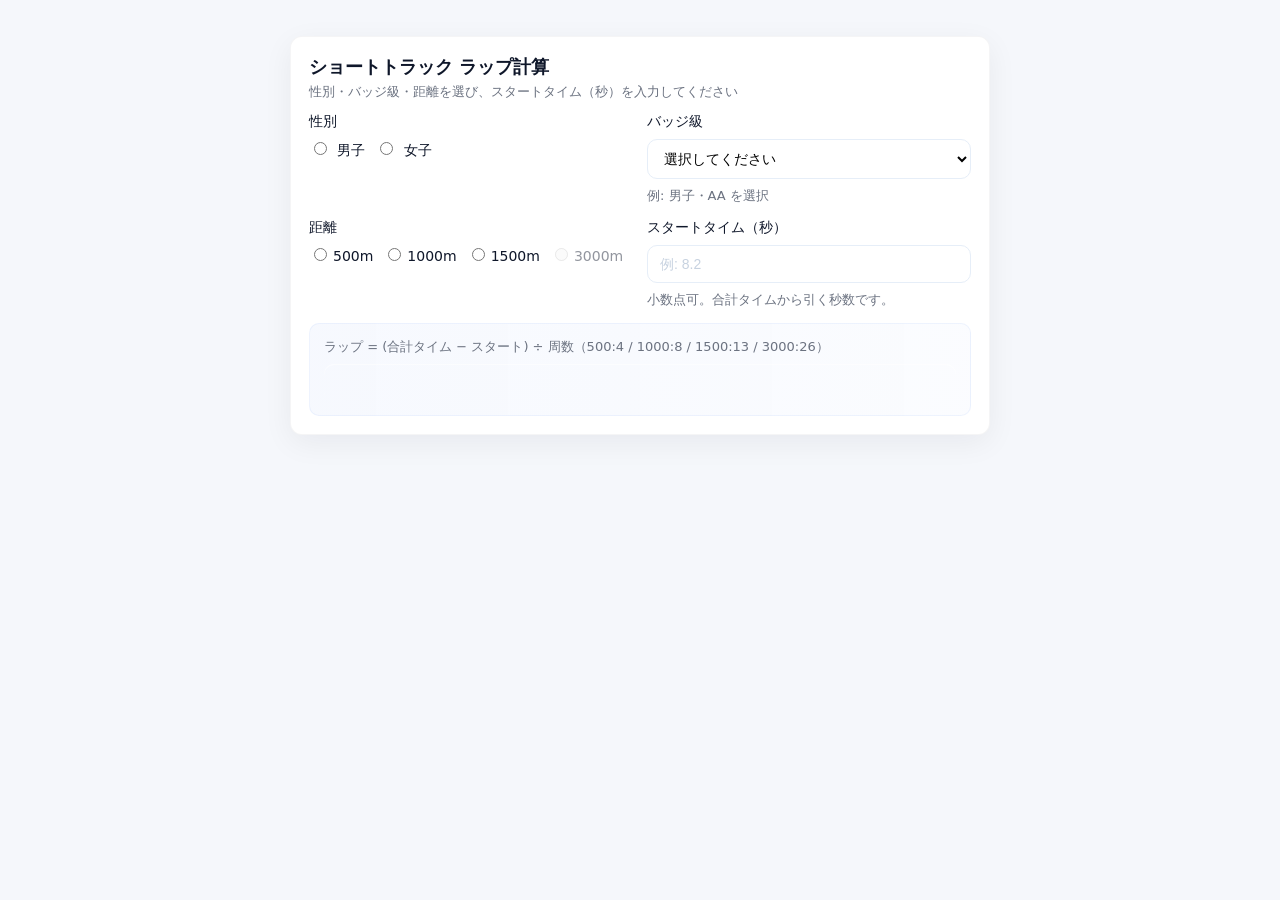
==== index.html @ 19266934 "Add files via upload" ====
<!DOCTYPE html>
<html lang="ja">
<head>
    <meta charset="UTF-8">
    <meta name="viewport" content="width=device-width, initial-scale=1.0">
    <title>ラップ計算</title>
    <style>
        :root{
            --bg:#f5f7fb;
            --card:#ffffff;
            --muted:#6b7280;
            --accent:#2563eb;
            --danger:#ef4444;
            --radius:12px;
            --gap:14px;
        }
        *{box-sizing:border-box}
        body{
            margin:0;
            font-family: "Yu Gothic UI", "Segoe UI", system-ui, -apple-system, "Helvetica Neue", Arial;
            background:var(--bg);
            color:#0f172a;
            padding:20px;
        }

        .container{
            max-width:700px;
            margin:16px auto;
            background:var(--card);
            border-radius:var(--radius);
            box-shadow:0 8px 30px rgba(15,23,42,0.06);
            padding:18px;
            border:1px solid rgba(15,23,42,0.04);
        }

        .header{
            margin-bottom:12px;
        }
        .title{
            font-size:18px;
            font-weight:700;
        }
        .subtitle{
            font-size:13px;
            color:var(--muted);
            margin-top:4px;
        }

        .grid{
            display:grid;
            grid-template-columns:1fr 1fr;
            gap:var(--gap);
            align-items:start;
        }

        .field{
            display:flex;
            flex-direction:column;
            gap:8px;
        }

        .radios, .distance{
            display:flex;
            gap:10px;
            flex-wrap:wrap;
        }

        label{
            font-size:14px;
            cursor:pointer;
            user-select:none;
        }

        label.disabled { opacity:0.45; cursor:default; pointer-events:none; }

        input[type="radio"]{
            accent-color:var(--accent);
            margin-right:6px;
        }

        select,input[type="text"]{
            width:100%;
            padding:10px 12px;
            border-radius:10px;
            border:1px solid #e6eef8;
            background:#fff;
            font-size:14px;
            outline:none;
            box-shadow:inset 0 1px 0 rgba(255,255,255,0.6);
        }
        input[type="text"]::placeholder{color:#c7d2e0}

        .result{
            grid-column:1 / -1;
            display:flex;
            flex-direction:column;
            gap:8px;
            padding:14px;
            border-radius:10px;
            background:linear-gradient(90deg, rgba(37,99,235,0.04), rgba(37,99,235,0.02));
            border:1px solid rgba(37,99,235,0.06);
        }

        #lapResult{
            width:100%;
            font-weight:700;
            font-size:18px;
            text-align:center;
            border:none;
            background:transparent;
            padding:8px 0;
        }

        .hint{
            color:var(--muted);
            font-size:13px;
        }

        @media (max-width:560px){
            .grid{grid-template-columns:1fr}
        }
    </style>
</head>
<body>
    <div class="container" role="application" aria-label="ラップ計算">
        <div class="header">
            <div class="title">ショートトラック ラップ計算</div>
            <div class="subtitle">性別・バッジ級・距離を選び、スタートタイム（秒）を入力してください</div>
        </div>

        <div class="grid">
            <div class="field">
                <label class="field-label">性別</label>
                <div class="radios" role="radiogroup" aria-label="性別">
                    <label><input type="radio" name="sex" value="男子"> 男子</label>
                    <label><input type="radio" name="sex" value="女子"> 女子</label>
                </div>
            </div>

            <div class="field">
                <label for="gradeSelect">バッジ級</label>
                <select id="gradeSelect" aria-label="級選択">
                    <option value="">選択してください</option>
                    <option value="AAA">AAA</option>
                    <option value="AA">AA</option>
                    <option value="A">A</option>
                    <option value="B">B</option>
                    <option value="C">C</option>
                    <option value="D">D</option>
                    <option value="E">E</option>
                </select>
                <div class="hint">例: 男子・AA を選択</div>
            </div>

            <div class="field">
                <label class="field-label">距離</label>
                <div class="distance" role="radiogroup" aria-label="距離">
                    <label><input type="radio" name="distance" value="500m">500m</label>
                    <label><input type="radio" name="distance" value="1000m">1000m</label>
                    <label><input type="radio" name="distance" value="1500m">1500m</label>
                    <label id="label-3000"><input type="radio" name="distance" value="3000m">3000m</label>
                </div>
            </div>

            <div class="field">
                <label for="startTime">スタートタイム（秒）</label>
                <input id="startTime" type="text" placeholder="例: 8.2" aria-label="スタートタイム">
                <div class="hint">小数点可。合計タイムから引く秒数です。</div>
            </div>

            <div class="result" aria-live="polite">
                <div class="hint">ラップ = (合計タイム − スタート) ÷ 周数（500:4 / 1000:8 / 1500:13 / 3000:26）</div>
                <input id="lapResult" type="text" readonly aria-label="ラップ結果">
            </div>
        </div>
    </div>

    <script>
    // 提供いただいたタイム（500,1000,1500,3000 の順）
    const timeData = {
        '男子': {
            'AAA': { '500m': 42.600, '1000m': 88.500, '1500m': 138.000, '3000m': 290.000 },
            'AA':  { '500m': 45.000, '1000m': 93.000, '1500m': 145.000, '3000m': 308.000 },
            'A':   { '500m': 48.500, '1000m':100.000, '1500m': 158.000, '3000m': 330.000 },
            'B':   { '500m': 53.000, '1000m':110.000, '1500m': 172.000, '3000m': 358.000 },
            'C':   { '500m': 59.000, '1000m':125.000, '1500m': 192.000, '3000m': 392.000 },
            'D':   { '500m': 66.000, '1000m':140.000, '1500m': 215.000 }, // 3000mなし
            'E':   { '500m': 83.000, '1000m':176.000, '1500m': 270.000 }  // 3000mなし
        },
        '女子': {
            'AAA': { '500m': 46.000, '1000m': 95.000, '1500m': 148.000, '3000m': 308.000 },
            'AA':  { '500m': 48.500, '1000m':100.000, '1500m': 156.000, '3000m': 318.000 },
            'A':   { '500m': 53.000, '1000m':109.000, '1500m': 171.000, '3000m': 345.000 },
            'B':   { '500m': 58.000, '1000m':121.000, '1500m': 190.000, '3000m': 398.000 },
            'C':   { '500m': 67.000, '1000m':142.000, '1500m': 218.000, '3000m': 445.000 },
            'D':   { '500m': 78.000, '1000m':165.000, '1500m': 254.000 }, // 3000mなし
            'E':   { '500m': 95.000, '1000m':201.000, '1500m': 309.000 }  // 3000mなし
        }
    };

    const laps = { '500m':4, '1000m':8, '1500m':13, '3000m':26 };

    const startInput = document.getElementById('startTime');
    const resultInput = document.getElementById('lapResult');
    const sexRadios = document.querySelectorAll('input[name="sex"]');
    const distanceRadios = document.querySelectorAll('input[name="distance"]');
    const gradeSelect = document.getElementById('gradeSelect');
    const label3000 = document.getElementById('label-3000');
    const input3000 = label3000.querySelector('input[type="radio"]');

    function getSelected(nodeList){
        for(const el of nodeList) if(el.checked) return el.value;
        return null;
    }

    function update3000Availability(){
        const sex = getSelected(sexRadios);
        const grade = gradeSelect.value;
        // 3000m が存在するか確認（性別と級が選ばれている必要あり）
        const available = !!(sex && grade && timeData[sex] && timeData[sex][grade] && ('3000m' in timeData[sex][grade]));
        input3000.disabled = !available;
        if(!available){
            label3000.classList.add('disabled');
            if(input3000.checked) input3000.checked = false;
        } else {
            label3000.classList.remove('disabled');
        }
    }

    function computeLap(){
        const sex = getSelected(sexRadios);
        const distance = getSelected(distanceRadios);
        const grade = gradeSelect.value;
        const startSec = parseFloat(startInput.value);

        if(!sex || !grade || !distance){
            resultInput.value = '';
            return;
        }
        if(Number.isNaN(startSec)){
            resultInput.value = 'スタートタイムを秒で入力';
            return;
        }

        const gradeData = timeData[sex] && timeData[sex][grade];
        const raceTime = gradeData ? gradeData[distance] : undefined;
        const lapCount = laps[distance];

        if(raceTime == null || lapCount == null){
            if(distance === '3000m' && gradeData && !('3000m' in gradeData)){
                resultInput.value = '選択した級には3000mのデータがありません';
            } else {
                resultInput.value = 'データなし';
            }
            return;
        }

        const lapSeconds = (raceTime - startSec) / lapCount;
        resultInput.value = isFinite(lapSeconds) ? lapSeconds.toFixed(2) + ' 秒/周' : '計算不可';
    }

    // イベント
    startInput.addEventListener('input', computeLap);
    gradeSelect.addEventListener('change', () => { update3000Availability(); computeLap(); });
    sexRadios.forEach(r => r.addEventListener('change', () => { update3000Availability(); computeLap(); }));
    distanceRadios.forEach(r => r.addEventListener('change', computeLap));

    // 初期反映
    update3000Availability();
    </script>
</body>
</html>
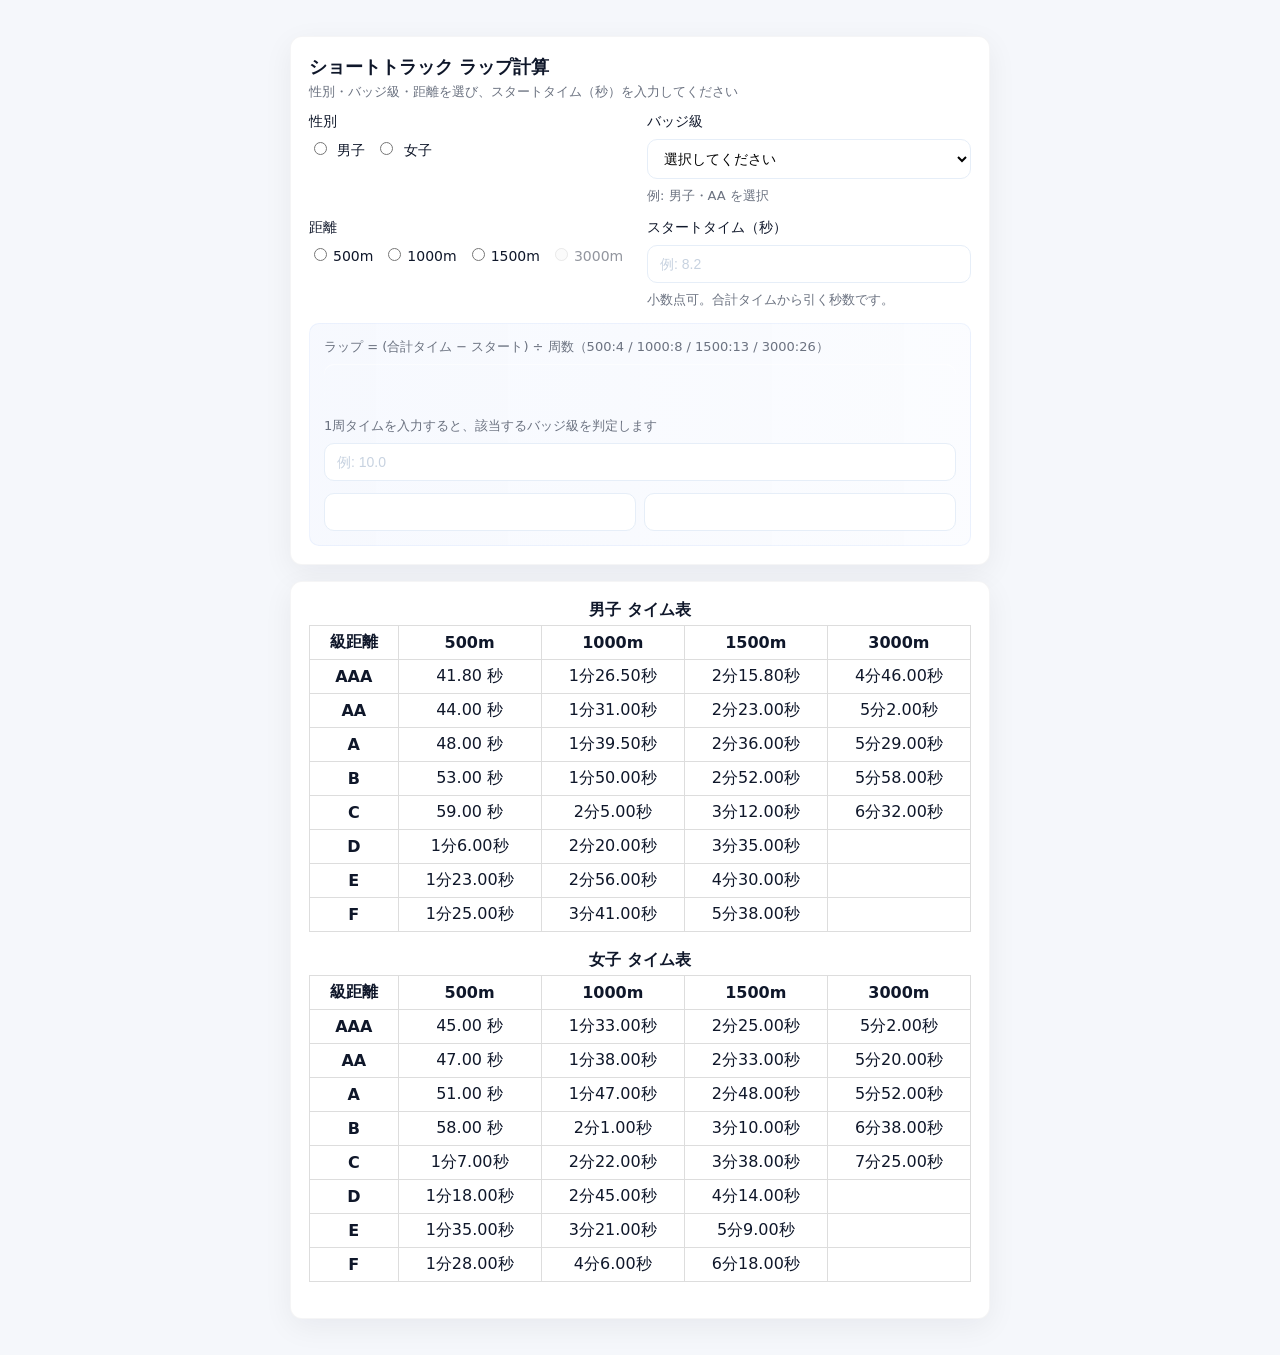
==== commit 048dd25c: "Add files via upload" ====
--- a/index.html
+++ b/index.html
@@ -119,6 +119,10 @@
         @media (max-width:560px){
             .grid{grid-template-columns:1fr}
         }
+        /* タイム表用スタイル */
+        .time-table { width:100%; border-collapse:collapse; margin-bottom:18px; }
+        .time-table th, .time-table td { border:1px solid #ddd; padding:6px 8px; text-align:center; }
+        .time-table caption { font-weight:700; margin-bottom:4px; }
     </style>
 </head>
 <body>
@@ -148,6 +152,7 @@
                     <option value="C">C</option>
                     <option value="D">D</option>
                     <option value="E">E</option>
+                    <option value="F">F</option>
                 </select>
                 <div class="hint">例: 男子・AA を選択</div>
             </div>
@@ -171,37 +176,85 @@
             <div class="result" aria-live="polite">
                 <div class="hint">ラップ = (合計タイム − スタート) ÷ 周数（500:4 / 1000:8 / 1500:13 / 3000:26）</div>
                 <input id="lapResult" type="text" readonly aria-label="ラップ結果">
+                <!-- 追加: 1周タイム入力と予想級 -->
+                <div class="hint" style="margin-top:8px;">1周タイムを入力すると、該当するバッジ級を判定します</div>
+                <input id="lapTime" type="text" placeholder="例: 10.0" aria-label="1周タイム">
+                <div style="display:flex; gap:8px; margin-top:4px;">
+                    <input id="gradeResult" type="text" readonly aria-label="予想バッジ級">
+                    <input id="totalTimeResult" type="text" readonly aria-label="合計タイム">
+                </div>
             </div>
         </div>
     </div>
+    <!-- タイム表を表示する領域 -->
+    <div id="tablesContainer" class="container"></div>
 
     <script>
     // 提供いただいたタイム（500,1000,1500,3000 の順）
     const timeData = {
         '男子': {
-            'AAA': { '500m': 42.600, '1000m': 88.500, '1500m': 138.000, '3000m': 290.000 },
-            'AA':  { '500m': 45.000, '1000m': 93.000, '1500m': 145.000, '3000m': 308.000 },
-            'A':   { '500m': 48.500, '1000m':100.000, '1500m': 158.000, '3000m': 330.000 },
+            'AAA': { '500m': 41.800, '1000m': 86.500, '1500m': 135.800, '3000m': 286.000 },
+            'AA':  { '500m': 44.000, '1000m': 91.000, '1500m': 143.000, '3000m': 302.000 },
+            'A':   { '500m': 48.000, '1000m': 99.500, '1500m': 156.000, '3000m': 329.000 },
             'B':   { '500m': 53.000, '1000m':110.000, '1500m': 172.000, '3000m': 358.000 },
             'C':   { '500m': 59.000, '1000m':125.000, '1500m': 192.000, '3000m': 392.000 },
             'D':   { '500m': 66.000, '1000m':140.000, '1500m': 215.000 }, // 3000mなし
-            'E':   { '500m': 83.000, '1000m':176.000, '1500m': 270.000 }  // 3000mなし
+            'E':   { '500m': 83.000, '1000m':176.000, '1500m': 270.000 },  // 3000mなし
+            'F':   { '500m': 85.000, '1000m':221.000, '1500m': 338.000 }   // 3000mなし
         },
         '女子': {
-            'AAA': { '500m': 46.000, '1000m': 95.000, '1500m': 148.000, '3000m': 308.000 },
-            'AA':  { '500m': 48.500, '1000m':100.000, '1500m': 156.000, '3000m': 318.000 },
-            'A':   { '500m': 53.000, '1000m':109.000, '1500m': 171.000, '3000m': 345.000 },
+            'AAA': { '500m': 45.000, '1000m': 93.000, '1500m': 145.000, '3000m': 302.000 },
+            'AA':  { '500m': 47.000, '1000m': 98.000, '1500m': 153.000, '3000m': 320.000 },
+            'A':   { '500m': 51.000, '1000m':107.000, '1500m': 168.000, '3000m': 352.000 },
             'B':   { '500m': 58.000, '1000m':121.000, '1500m': 190.000, '3000m': 398.000 },
             'C':   { '500m': 67.000, '1000m':142.000, '1500m': 218.000, '3000m': 445.000 },
             'D':   { '500m': 78.000, '1000m':165.000, '1500m': 254.000 }, // 3000mなし
-            'E':   { '500m': 95.000, '1000m':201.000, '1500m': 309.000 }  // 3000mなし
+            'E':   { '500m': 95.000, '1000m':201.000, '1500m': 309.000 },  // 3000mなし
+            'F':   { '500m': 88.000, '1000m':246.000, '1500m': 378.000 }   // 3000mなし
         }
     };
 
     const laps = { '500m':4, '1000m':8, '1500m':13, '3000m':26 };
+
+    // 表示用に時間をフォーマット
+    function formatTime(sec){
+        if(!isFinite(sec)) return '';
+        if(sec >= 60){
+            const m = Math.floor(sec/60);
+            const s = (sec - m*60).toFixed(2);
+            return `${m}分${s}秒`;
+        }
+        return sec.toFixed(2) + ' 秒';
+    }
+
+    function renderTimeTables(){
+        const sexes = ['男子','女子'];
+        const grades = ['AAA','AA','A','B','C','D','E','F'];
+        const distances = ['500m','1000m','1500m','3000m'];
+        let html = '';
+        for(const sex of sexes){
+            html += `<table class="time-table"><caption>${sex} タイム表</caption><thead><tr><th>級\距離</th>`;
+            for(const d of distances) html += `<th>${d}</th>`;
+            html += `</tr></thead><tbody>`;
+            for(const g of grades){
+                html += `<tr><th>${g}</th>`;
+                for(const d of distances){
+                    const val = (timeData[sex] && timeData[sex][g] && timeData[sex][g][d]) || null;
+                    html += `<td>${val!=null?formatTime(val):''}</td>`;
+                }
+                html += `</tr>`;
+            }
+            html += `</tbody></table>`;
+        }
+        document.getElementById('tablesContainer').innerHTML = html;
+    }
 
     const startInput = document.getElementById('startTime');
     const resultInput = document.getElementById('lapResult');
+    const lapTimeInput = document.getElementById('lapTime');
+    const gradeResult = document.getElementById('gradeResult');
+    const totalTimeResult = document.getElementById('totalTimeResult');
+
     const sexRadios = document.querySelectorAll('input[name="sex"]');
     const distanceRadios = document.querySelectorAll('input[name="distance"]');
     const gradeSelect = document.getElementById('gradeSelect');
@@ -259,14 +312,72 @@
         resultInput.value = isFinite(lapSeconds) ? lapSeconds.toFixed(2) + ' 秒/周' : '計算不可';
     }
 
+    function computeGradePrediction(){
+        const sex = getSelected(sexRadios);
+        const distance = getSelected(distanceRadios);
+        const lapSec = parseFloat(lapTimeInput.value);
+        const startSec = parseFloat(startInput.value);
+
+        if(!sex || !distance){
+            gradeResult.value = '';
+            return;
+        }
+        if(Number.isNaN(lapSec)){
+            gradeResult.value = '1周タイムを秒で入力';
+            return;
+        }
+        if(Number.isNaN(startSec)){
+            gradeResult.value = 'スタートタイムを秒で入力';
+            return;
+        }
+        const lapCount = laps[distance];
+        if(lapCount == null){
+            gradeResult.value = '';
+            return;
+        }
+        // 合計タイム = スタート + 一周 * 周数
+        const totalTime = startSec + lapSec * lapCount;
+        const gradeOrder = ['AAA','AA','A','B','C','D','E','F'];
+        let found = null;
+        const gradesForSex = timeData[sex];
+        if(gradesForSex){
+            for(const g of gradeOrder){
+                const data = gradesForSex[g];
+                if(data && data[distance] != null){
+                    if(totalTime <= data[distance]){
+                        found = g;
+                        break;
+                    }
+                }
+            }
+        }
+        gradeResult.value = found ? found : '級外';
+        // 合計タイム表示（60秒超は分表示）
+        if(isFinite(totalTime)){
+            if(totalTime >= 60){
+                const mins = Math.floor(totalTime / 60);
+                const secs = (totalTime - mins * 60).toFixed(2);
+                totalTimeResult.value = `${mins}分${secs}秒`;
+            } else {
+                totalTimeResult.value = totalTime.toFixed(2) + ' 秒';
+            }
+        } else {
+            totalTimeResult.value = '';
+        }
+    }
+
     // イベント
-    startInput.addEventListener('input', computeLap);
-    gradeSelect.addEventListener('change', () => { update3000Availability(); computeLap(); });
-    sexRadios.forEach(r => r.addEventListener('change', () => { update3000Availability(); computeLap(); }));
-    distanceRadios.forEach(r => r.addEventListener('change', computeLap));
+    startInput.addEventListener('input', () => { computeLap(); computeGradePrediction(); });
+    lapTimeInput.addEventListener('input', computeGradePrediction);
+
+    gradeSelect.addEventListener('change', () => { update3000Availability(); computeLap(); computeGradePrediction(); });
+    sexRadios.forEach(r => r.addEventListener('change', () => { update3000Availability(); computeLap(); computeGradePrediction(); }));
+    distanceRadios.forEach(r => r.addEventListener('change', () => { computeLap(); computeGradePrediction(); }));
 
     // 初期反映
+    renderTimeTables();
     update3000Availability();
+    computeGradePrediction();
     </script>
 </body>
 </html>
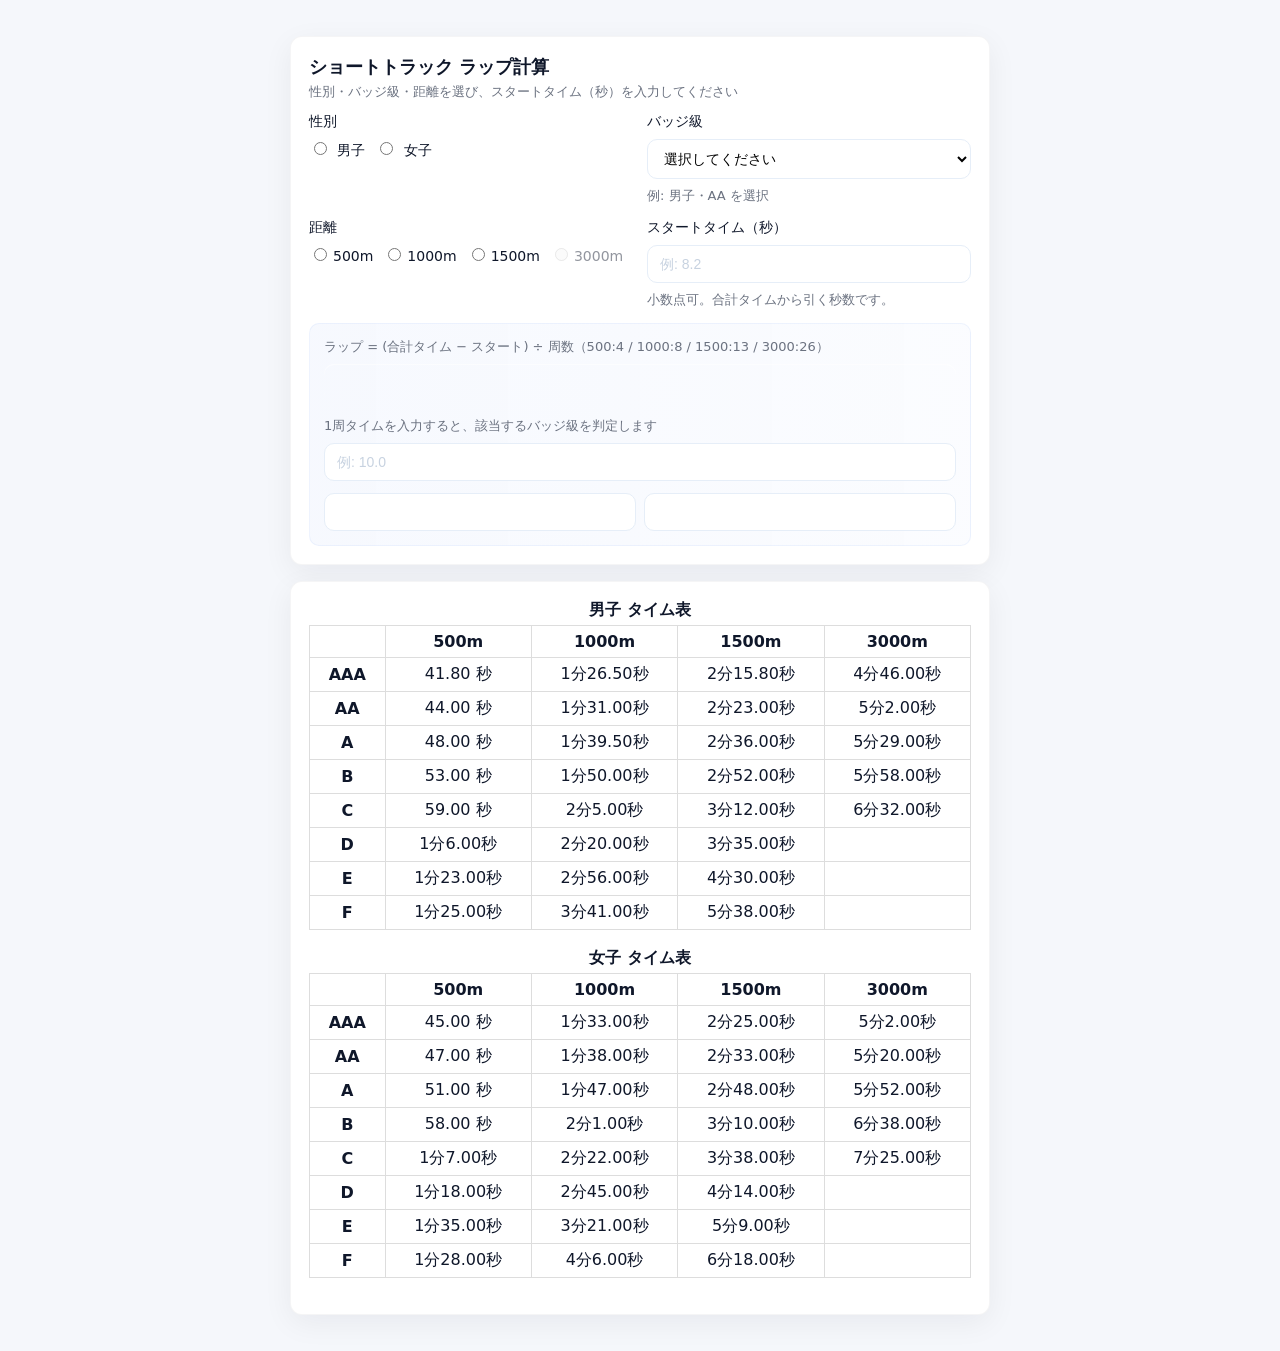
==== commit 8b4956de: "Add files via upload" ====
--- a/index.html
+++ b/index.html
@@ -123,6 +123,11 @@
         .time-table { width:100%; border-collapse:collapse; margin-bottom:18px; }
         .time-table th, .time-table td { border:1px solid #ddd; padding:6px 8px; text-align:center; }
         .time-table caption { font-weight:700; margin-bottom:4px; }
+
+        @media (max-width:600px){
+            .time-table th, .time-table td { font-size:12px; padding:4px 6px; }
+            .time-table caption { font-size:14px; }
+        }
     </style>
 </head>
 <body>
@@ -233,7 +238,7 @@
         const distances = ['500m','1000m','1500m','3000m'];
         let html = '';
         for(const sex of sexes){
-            html += `<table class="time-table"><caption>${sex} タイム表</caption><thead><tr><th>級\距離</th>`;
+            html += `<table class="time-table"><caption>${sex} タイム表</caption><thead><tr><th></th>`;
             for(const d of distances) html += `<th>${d}</th>`;
             html += `</tr></thead><tbody>`;
             for(const g of grades){
@@ -318,7 +323,7 @@
         const lapSec = parseFloat(lapTimeInput.value);
         const startSec = parseFloat(startInput.value);
 
-        if(!sex || !distance){
+        if(!sex){
             gradeResult.value = '';
             return;
         }
@@ -330,11 +335,7 @@
             gradeResult.value = 'スタートタイムを秒で入力';
             return;
         }
-        const lapCount = laps[distance];
-        if(lapCount == null){
-            gradeResult.value = '';
-            return;
-        }
+        const lapCount = distance ? laps[distance] : 4; // 距離未選択時は500mの周数を使用
         // 合計タイム = スタート + 一周 * 周数
         const totalTime = startSec + lapSec * lapCount;
         const gradeOrder = ['AAA','AA','A','B','C','D','E','F'];
@@ -343,8 +344,8 @@
         if(gradesForSex){
             for(const g of gradeOrder){
                 const data = gradesForSex[g];
-                if(data && data[distance] != null){
-                    if(totalTime <= data[distance]){
+                if(data && data[distance || '500m'] != null){
+                    if(totalTime <= data[distance || '500m']){
                         found = g;
                         break;
                     }
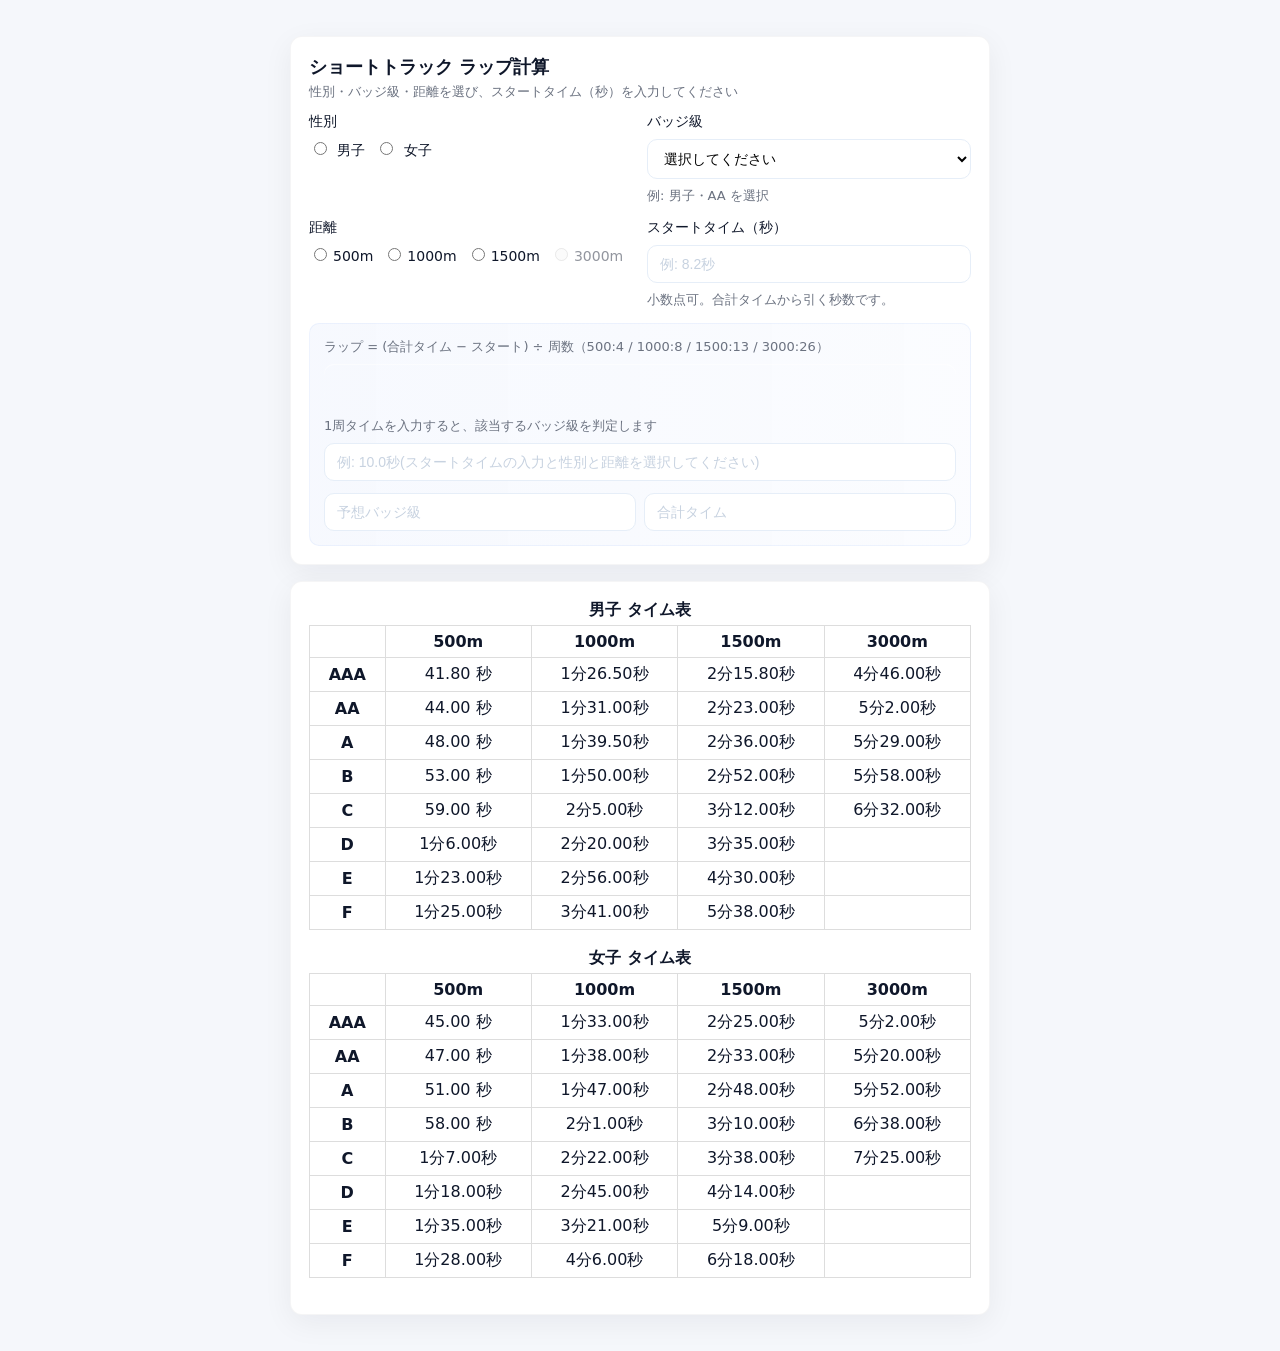
==== commit f8cdf60f: "Add files via upload" ====
--- a/index.html
+++ b/index.html
@@ -174,7 +174,7 @@
 
             <div class="field">
                 <label for="startTime">スタートタイム（秒）</label>
-                <input id="startTime" type="text" placeholder="例: 8.2" aria-label="スタートタイム">
+                <input id="startTime" type="text" placeholder="例: 8.2秒" aria-label="スタートタイム">
                 <div class="hint">小数点可。合計タイムから引く秒数です。</div>
             </div>
 
@@ -183,10 +183,10 @@
                 <input id="lapResult" type="text" readonly aria-label="ラップ結果">
                 <!-- 追加: 1周タイム入力と予想級 -->
                 <div class="hint" style="margin-top:8px;">1周タイムを入力すると、該当するバッジ級を判定します</div>
-                <input id="lapTime" type="text" placeholder="例: 10.0" aria-label="1周タイム">
+                <input id="lapTime" type="text" placeholder="例: 10.0秒(スタートタイムの入力と性別と距離を選択してください)" aria-label="1周タイム">
                 <div style="display:flex; gap:8px; margin-top:4px;">
-                    <input id="gradeResult" type="text" readonly aria-label="予想バッジ級">
-                    <input id="totalTimeResult" type="text" readonly aria-label="合計タイム">
+                    <input id="gradeResult" type="text" placeholder="予想バッジ級" readonly aria-label="予想バッジ級">
+                    <input id="totalTimeResult" type="text" placeholder="合計タイム" readonly aria-label="合計タイム">
                 </div>
             </div>
         </div>
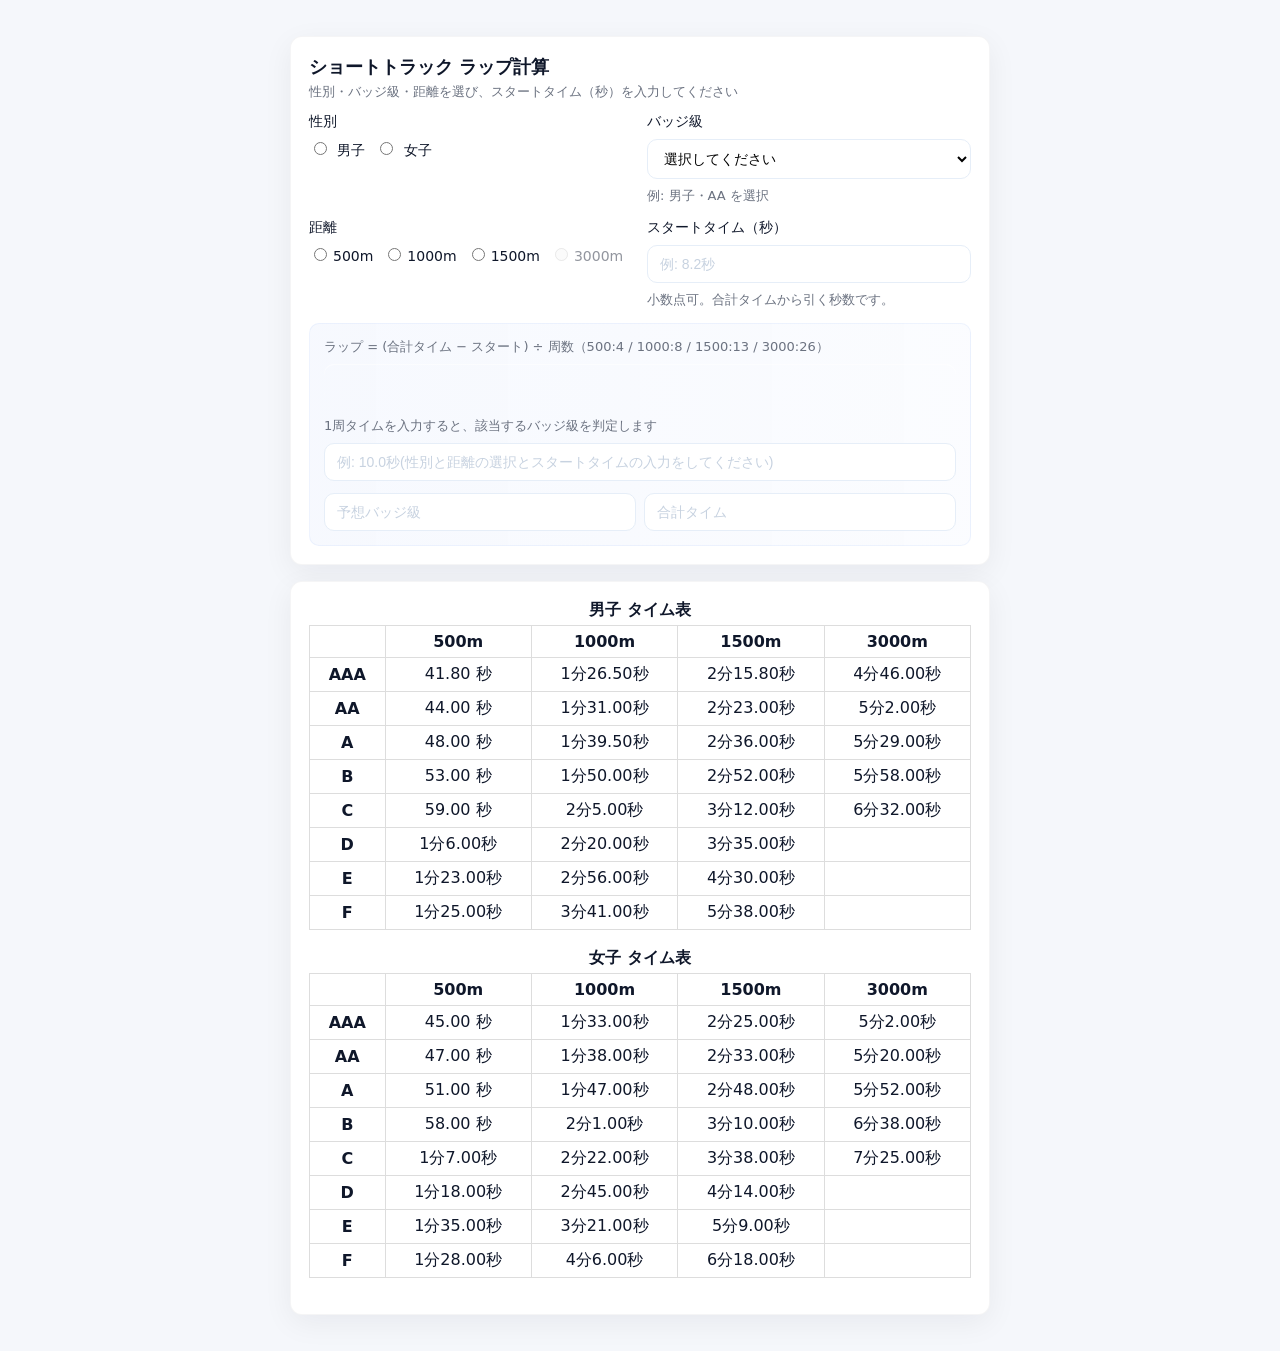
==== commit 68af48d8: "Add files via upload" ====
--- a/index.html
+++ b/index.html
@@ -183,7 +183,7 @@
                 <input id="lapResult" type="text" readonly aria-label="ラップ結果">
                 <!-- 追加: 1周タイム入力と予想級 -->
                 <div class="hint" style="margin-top:8px;">1周タイムを入力すると、該当するバッジ級を判定します</div>
-                <input id="lapTime" type="text" placeholder="例: 10.0秒(スタートタイムの入力と性別と距離を選択してください)" aria-label="1周タイム">
+                <input id="lapTime" type="text" placeholder="例: 10.0秒(性別と距離の選択とスタートタイムの入力をしてください)" aria-label="1周タイム">
                 <div style="display:flex; gap:8px; margin-top:4px;">
                     <input id="gradeResult" type="text" placeholder="予想バッジ級" readonly aria-label="予想バッジ級">
                     <input id="totalTimeResult" type="text" placeholder="合計タイム" readonly aria-label="合計タイム">
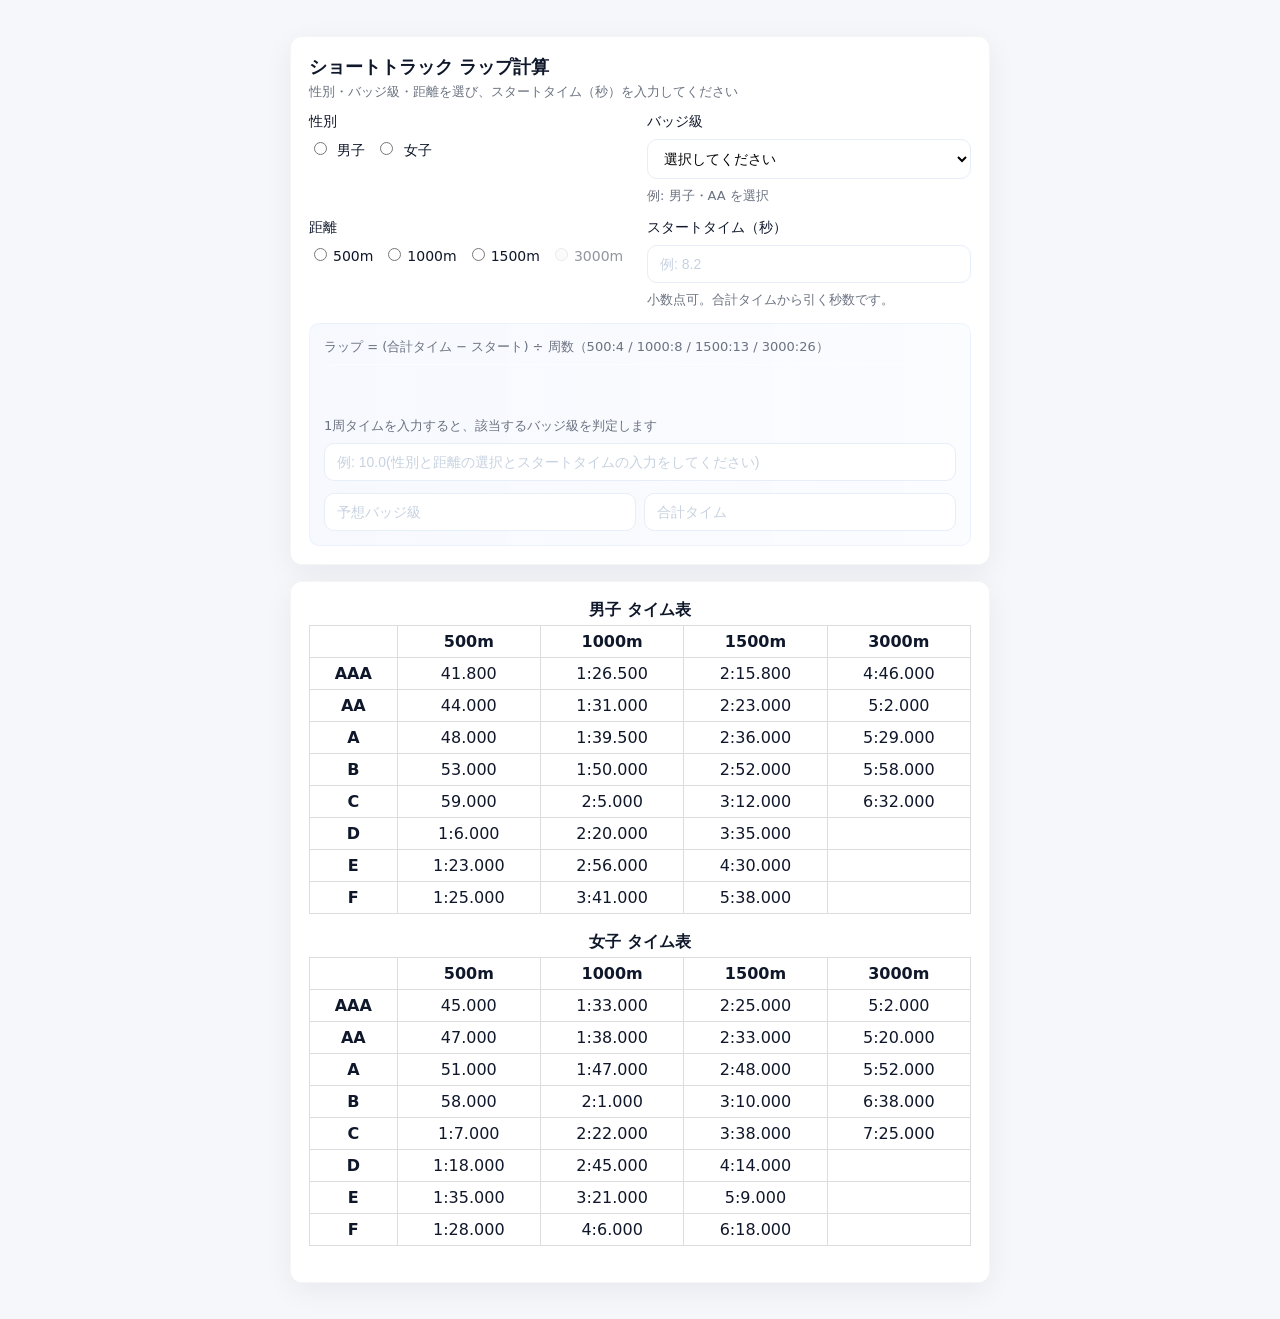
==== commit 34cacabe: "Add files via upload" ====
--- a/index.html
+++ b/index.html
@@ -174,7 +174,7 @@
 
             <div class="field">
                 <label for="startTime">スタートタイム（秒）</label>
-                <input id="startTime" type="text" placeholder="例: 8.2秒" aria-label="スタートタイム">
+                <input id="startTime" type="text" placeholder="例: 8.2" aria-label="スタートタイム">
                 <div class="hint">小数点可。合計タイムから引く秒数です。</div>
             </div>
 
@@ -183,7 +183,7 @@
                 <input id="lapResult" type="text" readonly aria-label="ラップ結果">
                 <!-- 追加: 1周タイム入力と予想級 -->
                 <div class="hint" style="margin-top:8px;">1周タイムを入力すると、該当するバッジ級を判定します</div>
-                <input id="lapTime" type="text" placeholder="例: 10.0秒(性別と距離の選択とスタートタイムの入力をしてください)" aria-label="1周タイム">
+                <input id="lapTime" type="text" placeholder="例: 10.0(性別と距離の選択とスタートタイムの入力をしてください)" aria-label="1周タイム">
                 <div style="display:flex; gap:8px; margin-top:4px;">
                     <input id="gradeResult" type="text" placeholder="予想バッジ級" readonly aria-label="予想バッジ級">
                     <input id="totalTimeResult" type="text" placeholder="合計タイム" readonly aria-label="合計タイム">
@@ -227,9 +227,9 @@
         if(sec >= 60){
             const m = Math.floor(sec/60);
             const s = (sec - m*60).toFixed(2);
-            return `${m}分${s}秒`;
-        }
-        return sec.toFixed(2) + ' 秒';
+            return `${m}:${s}0`;
+        }
+        return sec.toFixed(2) + '0';
     }
 
     function renderTimeTables(){
@@ -358,9 +358,9 @@
             if(totalTime >= 60){
                 const mins = Math.floor(totalTime / 60);
                 const secs = (totalTime - mins * 60).toFixed(2);
-                totalTimeResult.value = `${mins}分${secs}秒`;
+                totalTimeResult.value = `${mins}:${secs}0`;
             } else {
-                totalTimeResult.value = totalTime.toFixed(2) + ' 秒';
+                totalTimeResult.value = totalTime.toFixed(2) + '0';
             }
         } else {
             totalTimeResult.value = '';
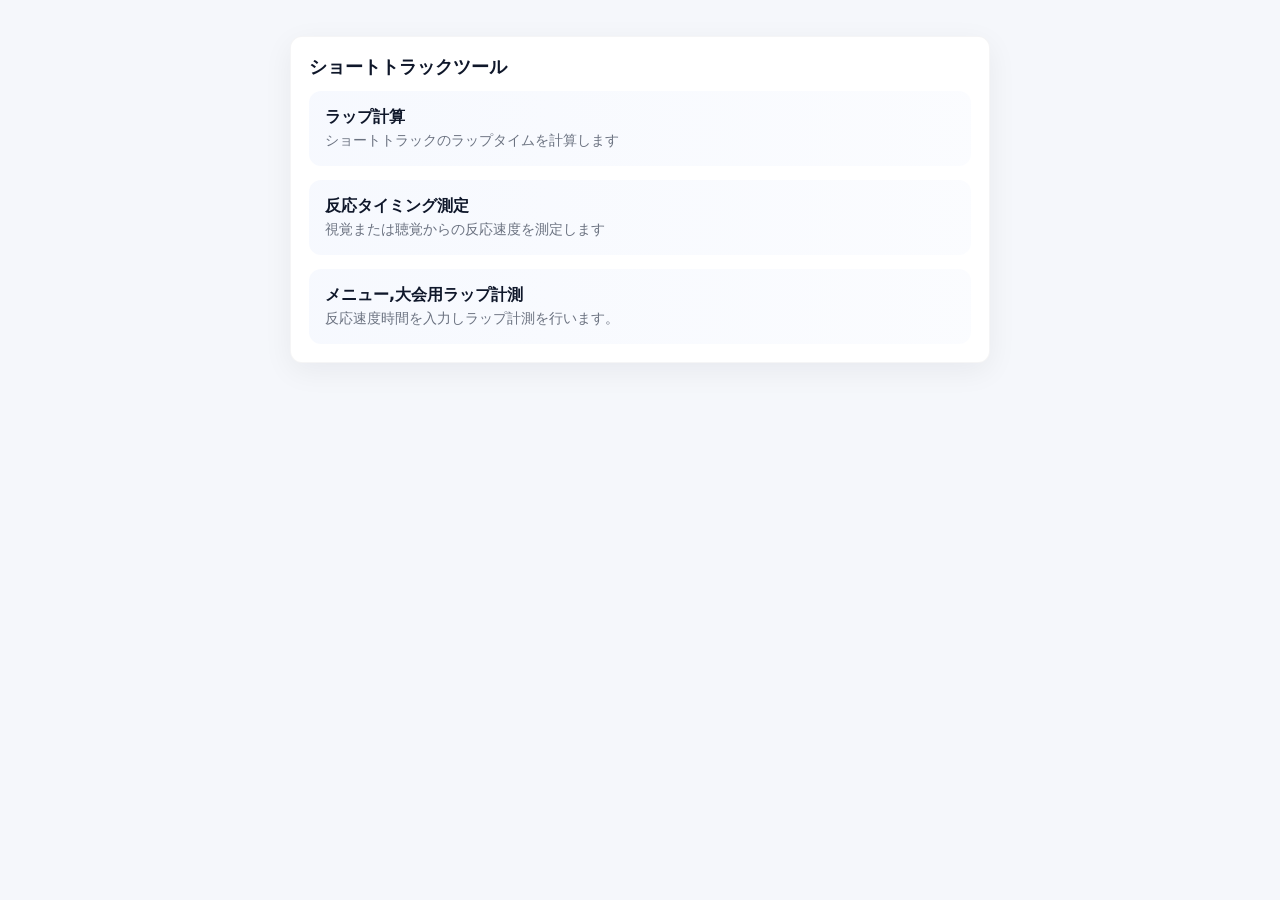
==== commit 4bfa361c: "Add files via upload" ====
--- a/index.html
+++ b/index.html
@@ -3,382 +3,29 @@
 <head>
     <meta charset="UTF-8">
     <meta name="viewport" content="width=device-width, initial-scale=1.0">
-    <title>ラップ計算</title>
-    <style>
-        :root{
-            --bg:#f5f7fb;
-            --card:#ffffff;
-            --muted:#6b7280;
-            --accent:#2563eb;
-            --danger:#ef4444;
-            --radius:12px;
-            --gap:14px;
-        }
-        *{box-sizing:border-box}
-        body{
-            margin:0;
-            font-family: "Yu Gothic UI", "Segoe UI", system-ui, -apple-system, "Helvetica Neue", Arial;
-            background:var(--bg);
-            color:#0f172a;
-            padding:20px;
-        }
-
-        .container{
-            max-width:700px;
-            margin:16px auto;
-            background:var(--card);
-            border-radius:var(--radius);
-            box-shadow:0 8px 30px rgba(15,23,42,0.06);
-            padding:18px;
-            border:1px solid rgba(15,23,42,0.04);
-        }
-
-        .header{
-            margin-bottom:12px;
-        }
-        .title{
-            font-size:18px;
-            font-weight:700;
-        }
-        .subtitle{
-            font-size:13px;
-            color:var(--muted);
-            margin-top:4px;
-        }
-
-        .grid{
-            display:grid;
-            grid-template-columns:1fr 1fr;
-            gap:var(--gap);
-            align-items:start;
-        }
-
-        .field{
-            display:flex;
-            flex-direction:column;
-            gap:8px;
-        }
-
-        .radios, .distance{
-            display:flex;
-            gap:10px;
-            flex-wrap:wrap;
-        }
-
-        label{
-            font-size:14px;
-            cursor:pointer;
-            user-select:none;
-        }
-
-        label.disabled { opacity:0.45; cursor:default; pointer-events:none; }
-
-        input[type="radio"]{
-            accent-color:var(--accent);
-            margin-right:6px;
-        }
-
-        select,input[type="text"]{
-            width:100%;
-            padding:10px 12px;
-            border-radius:10px;
-            border:1px solid #e6eef8;
-            background:#fff;
-            font-size:14px;
-            outline:none;
-            box-shadow:inset 0 1px 0 rgba(255,255,255,0.6);
-        }
-        input[type="text"]::placeholder{color:#c7d2e0}
-
-        .result{
-            grid-column:1 / -1;
-            display:flex;
-            flex-direction:column;
-            gap:8px;
-            padding:14px;
-            border-radius:10px;
-            background:linear-gradient(90deg, rgba(37,99,235,0.04), rgba(37,99,235,0.02));
-            border:1px solid rgba(37,99,235,0.06);
-        }
-
-        #lapResult{
-            width:100%;
-            font-weight:700;
-            font-size:18px;
-            text-align:center;
-            border:none;
-            background:transparent;
-            padding:8px 0;
-        }
-
-        .hint{
-            color:var(--muted);
-            font-size:13px;
-        }
-
-        @media (max-width:560px){
-            .grid{grid-template-columns:1fr}
-        }
-        /* タイム表用スタイル */
-        .time-table { width:100%; border-collapse:collapse; margin-bottom:18px; }
-        .time-table th, .time-table td { border:1px solid #ddd; padding:6px 8px; text-align:center; }
-        .time-table caption { font-weight:700; margin-bottom:4px; }
-
-        @media (max-width:600px){
-            .time-table th, .time-table td { font-size:12px; padding:4px 6px; }
-            .time-table caption { font-size:14px; }
-        }
-    </style>
+    <title>ショートトラックツール</title>
+    <link rel="stylesheet" href="style.css">
 </head>
 <body>
-    <div class="container" role="application" aria-label="ラップ計算">
+    <div class="container">
         <div class="header">
-            <div class="title">ショートトラック ラップ計算</div>
-            <div class="subtitle">性別・バッジ級・距離を選び、スタートタイム（秒）を入力してください</div>
+            <div class="title">ショートトラックツール</div>
+            <!-- <div class="subtitle">ラップ計算と反応タイミング測定</div> -->
         </div>
-
-        <div class="grid">
-            <div class="field">
-                <label class="field-label">性別</label>
-                <div class="radios" role="radiogroup" aria-label="性別">
-                    <label><input type="radio" name="sex" value="男子"> 男子</label>
-                    <label><input type="radio" name="sex" value="女子"> 女子</label>
-                </div>
-            </div>
-
-            <div class="field">
-                <label for="gradeSelect">バッジ級</label>
-                <select id="gradeSelect" aria-label="級選択">
-                    <option value="">選択してください</option>
-                    <option value="AAA">AAA</option>
-                    <option value="AA">AA</option>
-                    <option value="A">A</option>
-                    <option value="B">B</option>
-                    <option value="C">C</option>
-                    <option value="D">D</option>
-                    <option value="E">E</option>
-                    <option value="F">F</option>
-                </select>
-                <div class="hint">例: 男子・AA を選択</div>
-            </div>
-
-            <div class="field">
-                <label class="field-label">距離</label>
-                <div class="distance" role="radiogroup" aria-label="距離">
-                    <label><input type="radio" name="distance" value="500m">500m</label>
-                    <label><input type="radio" name="distance" value="1000m">1000m</label>
-                    <label><input type="radio" name="distance" value="1500m">1500m</label>
-                    <label id="label-3000"><input type="radio" name="distance" value="3000m">3000m</label>
-                </div>
-            </div>
-
-            <div class="field">
-                <label for="startTime">スタートタイム（秒）</label>
-                <input id="startTime" type="text" placeholder="例: 8.2" aria-label="スタートタイム">
-                <div class="hint">小数点可。合計タイムから引く秒数です。</div>
-            </div>
-
-            <div class="result" aria-live="polite">
-                <div class="hint">ラップ = (合計タイム − スタート) ÷ 周数（500:4 / 1000:8 / 1500:13 / 3000:26）</div>
-                <input id="lapResult" type="text" readonly aria-label="ラップ結果">
-                <!-- 追加: 1周タイム入力と予想級 -->
-                <div class="hint" style="margin-top:8px;">1周タイムを入力すると、該当するバッジ級を判定します</div>
-                <input id="lapTime" type="text" placeholder="例: 10.0(性別と距離の選択とスタートタイムの入力をしてください)" aria-label="1周タイム">
-                <div style="display:flex; gap:8px; margin-top:4px;">
-                    <input id="gradeResult" type="text" placeholder="予想バッジ級" readonly aria-label="予想バッジ級">
-                    <input id="totalTimeResult" type="text" placeholder="合計タイム" readonly aria-label="合計タイム">
-                </div>
-            </div>
+        <div class="menu">
+            <a href="lap-calculation.html" class="menu-item">
+                <h3>ラップ計算</h3>
+                <p>ショートトラックのラップタイムを計算します</p>
+            </a>
+            <a href="reaction-timing.html" class="menu-item">
+                <h3>反応タイミング測定</h3>
+                <p>視覚または聴覚からの反応速度を測定します</p>
+            </a>
+            <a href="lap-meas.html" class="menu-item">
+                <h3>メニュー,大会用ラップ計測</h3>
+                <p>反応速度時間を入力しラップ計測を行います。</p>
+            </a>
         </div>
     </div>
-    <!-- タイム表を表示する領域 -->
-    <div id="tablesContainer" class="container"></div>
-
-    <script>
-    // 提供いただいたタイム（500,1000,1500,3000 の順）
-    const timeData = {
-        '男子': {
-            'AAA': { '500m': 41.800, '1000m': 86.500, '1500m': 135.800, '3000m': 286.000 },
-            'AA':  { '500m': 44.000, '1000m': 91.000, '1500m': 143.000, '3000m': 302.000 },
-            'A':   { '500m': 48.000, '1000m': 99.500, '1500m': 156.000, '3000m': 329.000 },
-            'B':   { '500m': 53.000, '1000m':110.000, '1500m': 172.000, '3000m': 358.000 },
-            'C':   { '500m': 59.000, '1000m':125.000, '1500m': 192.000, '3000m': 392.000 },
-            'D':   { '500m': 66.000, '1000m':140.000, '1500m': 215.000 }, // 3000mなし
-            'E':   { '500m': 83.000, '1000m':176.000, '1500m': 270.000 },  // 3000mなし
-            'F':   { '500m': 85.000, '1000m':221.000, '1500m': 338.000 }   // 3000mなし
-        },
-        '女子': {
-            'AAA': { '500m': 45.000, '1000m': 93.000, '1500m': 145.000, '3000m': 302.000 },
-            'AA':  { '500m': 47.000, '1000m': 98.000, '1500m': 153.000, '3000m': 320.000 },
-            'A':   { '500m': 51.000, '1000m':107.000, '1500m': 168.000, '3000m': 352.000 },
-            'B':   { '500m': 58.000, '1000m':121.000, '1500m': 190.000, '3000m': 398.000 },
-            'C':   { '500m': 67.000, '1000m':142.000, '1500m': 218.000, '3000m': 445.000 },
-            'D':   { '500m': 78.000, '1000m':165.000, '1500m': 254.000 }, // 3000mなし
-            'E':   { '500m': 95.000, '1000m':201.000, '1500m': 309.000 },  // 3000mなし
-            'F':   { '500m': 88.000, '1000m':246.000, '1500m': 378.000 }   // 3000mなし
-        }
-    };
-
-    const laps = { '500m':4, '1000m':8, '1500m':13, '3000m':26 };
-
-    // 表示用に時間をフォーマット
-    function formatTime(sec){
-        if(!isFinite(sec)) return '';
-        if(sec >= 60){
-            const m = Math.floor(sec/60);
-            const s = (sec - m*60).toFixed(2);
-            return `${m}:${s}0`;
-        }
-        return sec.toFixed(2) + '0';
-    }
-
-    function renderTimeTables(){
-        const sexes = ['男子','女子'];
-        const grades = ['AAA','AA','A','B','C','D','E','F'];
-        const distances = ['500m','1000m','1500m','3000m'];
-        let html = '';
-        for(const sex of sexes){
-            html += `<table class="time-table"><caption>${sex} タイム表</caption><thead><tr><th></th>`;
-            for(const d of distances) html += `<th>${d}</th>`;
-            html += `</tr></thead><tbody>`;
-            for(const g of grades){
-                html += `<tr><th>${g}</th>`;
-                for(const d of distances){
-                    const val = (timeData[sex] && timeData[sex][g] && timeData[sex][g][d]) || null;
-                    html += `<td>${val!=null?formatTime(val):''}</td>`;
-                }
-                html += `</tr>`;
-            }
-            html += `</tbody></table>`;
-        }
-        document.getElementById('tablesContainer').innerHTML = html;
-    }
-
-    const startInput = document.getElementById('startTime');
-    const resultInput = document.getElementById('lapResult');
-    const lapTimeInput = document.getElementById('lapTime');
-    const gradeResult = document.getElementById('gradeResult');
-    const totalTimeResult = document.getElementById('totalTimeResult');
-
-    const sexRadios = document.querySelectorAll('input[name="sex"]');
-    const distanceRadios = document.querySelectorAll('input[name="distance"]');
-    const gradeSelect = document.getElementById('gradeSelect');
-    const label3000 = document.getElementById('label-3000');
-    const input3000 = label3000.querySelector('input[type="radio"]');
-
-    function getSelected(nodeList){
-        for(const el of nodeList) if(el.checked) return el.value;
-        return null;
-    }
-
-    function update3000Availability(){
-        const sex = getSelected(sexRadios);
-        const grade = gradeSelect.value;
-        // 3000m が存在するか確認（性別と級が選ばれている必要あり）
-        const available = !!(sex && grade && timeData[sex] && timeData[sex][grade] && ('3000m' in timeData[sex][grade]));
-        input3000.disabled = !available;
-        if(!available){
-            label3000.classList.add('disabled');
-            if(input3000.checked) input3000.checked = false;
-        } else {
-            label3000.classList.remove('disabled');
-        }
-    }
-
-    function computeLap(){
-        const sex = getSelected(sexRadios);
-        const distance = getSelected(distanceRadios);
-        const grade = gradeSelect.value;
-        const startSec = parseFloat(startInput.value);
-
-        if(!sex || !grade || !distance){
-            resultInput.value = '';
-            return;
-        }
-        if(Number.isNaN(startSec)){
-            resultInput.value = 'スタートタイムを秒で入力';
-            return;
-        }
-
-        const gradeData = timeData[sex] && timeData[sex][grade];
-        const raceTime = gradeData ? gradeData[distance] : undefined;
-        const lapCount = laps[distance];
-
-        if(raceTime == null || lapCount == null){
-            if(distance === '3000m' && gradeData && !('3000m' in gradeData)){
-                resultInput.value = '選択した級には3000mのデータがありません';
-            } else {
-                resultInput.value = 'データなし';
-            }
-            return;
-        }
-
-        const lapSeconds = (raceTime - startSec) / lapCount;
-        resultInput.value = isFinite(lapSeconds) ? lapSeconds.toFixed(2) + ' 秒/周' : '計算不可';
-    }
-
-    function computeGradePrediction(){
-        const sex = getSelected(sexRadios);
-        const distance = getSelected(distanceRadios);
-        const lapSec = parseFloat(lapTimeInput.value);
-        const startSec = parseFloat(startInput.value);
-
-        if(!sex){
-            gradeResult.value = '';
-            return;
-        }
-        if(Number.isNaN(lapSec)){
-            gradeResult.value = '1周タイムを秒で入力';
-            return;
-        }
-        if(Number.isNaN(startSec)){
-            gradeResult.value = 'スタートタイムを秒で入力';
-            return;
-        }
-        const lapCount = distance ? laps[distance] : 4; // 距離未選択時は500mの周数を使用
-        // 合計タイム = スタート + 一周 * 周数
-        const totalTime = startSec + lapSec * lapCount;
-        const gradeOrder = ['AAA','AA','A','B','C','D','E','F'];
-        let found = null;
-        const gradesForSex = timeData[sex];
-        if(gradesForSex){
-            for(const g of gradeOrder){
-                const data = gradesForSex[g];
-                if(data && data[distance || '500m'] != null){
-                    if(totalTime <= data[distance || '500m']){
-                        found = g;
-                        break;
-                    }
-                }
-            }
-        }
-        gradeResult.value = found ? found : '級外';
-        // 合計タイム表示（60秒超は分表示）
-        if(isFinite(totalTime)){
-            if(totalTime >= 60){
-                const mins = Math.floor(totalTime / 60);
-                const secs = (totalTime - mins * 60).toFixed(2);
-                totalTimeResult.value = `${mins}:${secs}0`;
-            } else {
-                totalTimeResult.value = totalTime.toFixed(2) + '0';
-            }
-        } else {
-            totalTimeResult.value = '';
-        }
-    }
-
-    // イベント
-    startInput.addEventListener('input', () => { computeLap(); computeGradePrediction(); });
-    lapTimeInput.addEventListener('input', computeGradePrediction);
-
-    gradeSelect.addEventListener('change', () => { update3000Availability(); computeLap(); computeGradePrediction(); });
-    sexRadios.forEach(r => r.addEventListener('change', () => { update3000Availability(); computeLap(); computeGradePrediction(); }));
-    distanceRadios.forEach(r => r.addEventListener('change', () => { computeLap(); computeGradePrediction(); }));
-
-    // 初期反映
-    renderTimeTables();
-    update3000Availability();
-    computeGradePrediction();
-    </script>
 </body>
 </html>
--- a/style.css
+++ b/style.css
@@ -0,0 +1,433 @@
+:root{
+    --bg:#f5f7fb;
+    --card:#ffffff;
+    --muted:#6b7280;
+    --accent:#2563eb;
+    --danger:#ef4444;
+    --radius:12px;
+    --gap:14px;
+}
+*{box-sizing:border-box}
+body{
+    margin:0;
+    font-family: "Yu Gothic UI", "Segoe UI", system-ui, -apple-system, "Helvetica Neue", Arial;
+    background:var(--bg);
+    color:#0f172a;
+    padding:20px;
+}
+
+.container{
+    max-width:700px;
+    margin:16px auto;
+    background:var(--card);
+    border-radius:var(--radius);
+    box-shadow:0 8px 30px rgba(15,23,42,0.06);
+    padding:18px;
+    border:1px solid rgba(15,23,42,0.04);
+}
+
+.header{
+    margin-bottom:12px;
+}
+.title{
+    font-size:18px;
+    font-weight:700;
+}
+.subtitle{
+    font-size:13px;
+    color:var(--muted);
+    margin-top:4px;
+}
+
+.menu{
+    display: flex;
+    flex-direction: column;
+    gap: var(--gap);
+}
+
+.menu-item{
+    display: block;
+    padding: 16px;
+    border-radius: var(--radius);
+    background: linear-gradient(90deg, rgba(37,99,235,0.04), rgba(37,99,235,0.02));
+    text-decoration: none;
+    color: #0f172a;
+    transition: background 0.2s;
+}
+.menu-item:hover{
+    background: linear-gradient(90deg, rgba(37,99,235,0.08), rgba(37,99,235,0.04));
+}
+.menu-item h3{
+    margin: 0 0 4px 0;
+    font-size: 16px;
+}
+.menu-item p{
+    margin: 0;
+    font-size: 14px;
+    color: var(--muted);
+}
+
+.grid{
+    display:grid;
+    grid-template-columns:1fr 1fr;
+    gap:var(--gap);
+    align-items:start;
+}
+
+.field{
+    display:flex;
+    flex-direction:column;
+    gap:8px;
+}
+
+.radios, .distance{
+    display:flex;
+    gap:10px;
+    flex-wrap:wrap;
+}
+
+label{
+    font-size:14px;
+    cursor:pointer;
+    user-select:none;
+}
+
+label.disabled { opacity:0.45; cursor:default; pointer-events:none; }
+
+input[type="radio"]{
+    accent-color:var(--accent);
+    margin-right:6px;
+}
+
+select,input[type="text"]{
+    width:100%;
+    padding:10px 12px;
+    border-radius:10px;
+    border:1px solid #e6eef8;
+    background:#fff;
+    font-size:14px;
+    outline:none;
+    box-shadow:inset 0 1px 0 rgba(255,255,255,0.6);
+}
+input[type="text"]::placeholder{color:#c7d2e0}
+
+.result{
+    grid-column:1 / -1;
+    display:flex;
+    flex-direction:column;
+    gap:8px;
+    padding:14px;
+    border-radius:10px;
+    background:linear-gradient(90deg, rgba(37,99,235,0.04), rgba(37,99,235,0.02));
+}
+
+.back-link{
+    margin-top: var(--gap);
+    text-align: center;
+}
+.back-link a{
+    color: var(--accent);
+    text-decoration: none;
+}
+
+.mode-selection{
+    margin-bottom: var(--gap);
+}
+.mode-selection label{
+    margin-right: 20px;
+}
+
+.game-section{
+    margin-bottom: var(--gap);
+}
+
+.sound-section{
+    margin-bottom: var(--gap);
+    text-align: center;
+    padding: 50px;
+    border: 2px dashed #ccc;
+    border-radius: var(--radius);
+    background: #fafafa;
+}
+
+#gameArea {
+    position: relative;
+    width: 100%;
+    height: 300px;
+    background-color: #fff;
+    border: 2px solid #000;
+    border-radius: var(--radius);
+    overflow: hidden;
+}
+#judgementLine {
+    position: absolute;
+    left: 50px;
+    top: 0;
+    bottom: 0;
+    width: 2px;
+    background-color: var(--danger);
+}
+#note {
+    position: absolute;
+    width: 20px;
+    height: 20px;
+    background-color: #000;
+    border-radius: 50%;
+    top: 50%;
+    transform: translateY(-50%);
+    display: none;
+}
+
+.buttons{
+    display: flex;
+    justify-content: center;
+    gap: var(--gap);
+    margin-bottom: var(--gap);
+}
+
+#startButton, #tapButton {
+    padding: 10px 20px;
+    font-size: 16px;
+    cursor: pointer;
+    border: none;
+    border-radius: 10px;
+    background: var(--accent);
+    color: white;
+    transition: background 0.2s;
+}
+#startButton:hover, #tapButton:hover {
+    background: #1d4ed8;
+}
+#tapButton {
+    display: none;
+}
+
+#results {
+    text-align: left;
+}
+.results-grid {
+    display: grid;
+    grid-template-columns: 1fr 1fr;
+    gap: var(--gap);
+    margin-bottom: 10px;
+}
+
+.result-panel {
+    padding: 12px;
+    border-radius: 10px;
+    background: linear-gradient(90deg, rgba(37,99,235,0.04), rgba(37,99,235,0.02));
+}
+
+.result-title {
+    margin: 0 0 8px;
+    font-size: 14px;
+    font-weight: 700;
+}
+
+#visualTrialResults,
+#auditoryTrialResults {
+    min-height: 40px;
+    font-size: 14px;
+    line-height: 1.7;
+}
+
+.result-empty {
+    margin: 0;
+    color: var(--muted);
+}
+#stats {
+    display: none;
+    padding: 14px;
+    border-radius: 10px;
+    background: linear-gradient(90deg, rgba(37,99,235,0.04), rgba(37,99,235,0.02));
+}
+#stats p {
+    margin: 4px 0;
+}
+
+@media (max-width: 600px) {
+    .results-grid {
+        grid-template-columns: 1fr;
+    }
+}
+
+.reset-area {
+    margin-top: var(--gap);
+    text-align: center;
+}
+
+#resetDataButton {
+    padding: 9px 16px;
+    font-size: 14px;
+    cursor: pointer;
+    border: none;
+    border-radius: 10px;
+    background: #ef4444;
+    color: #fff;
+    transition: background 0.2s;
+}
+
+#resetDataButton:hover {
+    background: #dc2626;
+}
+
+.timer-card {
+    margin-bottom: var(--gap);
+    padding: 20px;
+    border-radius: 12px;
+    text-align: center;
+    background: linear-gradient(90deg, rgba(37,99,235,0.06), rgba(37,99,235,0.02));
+}
+
+.adjustment-grid {
+    margin-bottom: var(--gap);
+}
+
+.input-note {
+    font-size: 12px;
+    color: var(--muted);
+}
+
+.timer-label {
+    margin: 0 0 8px;
+    color: var(--muted);
+    font-size: 14px;
+}
+
+.timer-display {
+    display: flex;
+    justify-content: center;
+    align-items: baseline;
+    gap: 4px;
+    font-weight: 700;
+    font-variant-numeric: tabular-nums;
+}
+
+.timer-main {
+    min-width: 5.4ch;
+    font-size: 40px;
+    text-align: right;
+}
+
+.timer-millis {
+    min-width: 4ch;
+    font-size: 24px;
+    text-align: left;
+    color: var(--muted);
+}
+
+.lap-results {
+    display: flex;
+    flex-direction: column;
+    gap: 8px;
+}
+
+.lap-row {
+    display: grid;
+    grid-template-columns: 80px 1fr;
+    gap: 10px;
+    padding: 10px 12px;
+    border-radius: 10px;
+    background: #fff;
+    border: 1px solid #e6eef8;
+    font-size: 14px;
+}
+
+@media (max-width: 600px) {
+    .timer-main {
+        font-size: 32px;
+    }
+
+    .timer-millis {
+        font-size: 20px;
+    }
+
+    .lap-row {
+        grid-template-columns: 1fr;
+    }
+}
+
+/* lap-calculation */
+
+.grid{
+    display:grid;
+    grid-template-columns:1fr 1fr;
+    gap:var(--gap);
+    align-items:start;
+}
+
+.field{
+    display:flex;
+    flex-direction:column;
+    gap:8px;
+}
+
+.radios, .distance{
+    display:flex;
+    gap:10px;
+    flex-wrap:wrap;
+}
+
+label{
+    font-size:14px;
+    cursor:pointer;
+    user-select:none;
+}
+
+label.disabled { opacity:0.45; cursor:default; pointer-events:none; }
+
+input[type="radio"]{
+    accent-color:var(--accent);
+    margin-right:6px;
+}
+
+select,input[type="text"]{
+    width:100%;
+    padding:10px 12px;
+    border-radius:10px;
+    border:1px solid #e6eef8;
+    background:#fff;
+    font-size:14px;
+    outline:none;
+    box-shadow:inset 0 1px 0 rgba(255,255,255,0.6);
+}
+input[type="text"]::placeholder{color:#c7d2e0}
+
+.result{
+    grid-column:1 / -1;
+    display:flex;
+    flex-direction:column;
+    gap:8px;
+    padding:14px;
+    border-radius:10px;
+    background:linear-gradient(90deg, rgba(37,99,235,0.04), rgba(37,99,235,0.02));
+    border:1px solid rgba(37,99,235,0.06);
+}
+
+#lapResult{
+    width:100%;
+    font-weight:700;
+    font-size:18px;
+    text-align:center;
+    border:none;
+    background:transparent;
+    padding:8px 0;
+}
+
+.hint{
+    color:var(--muted);
+    font-size:13px;
+}
+
+@media (max-width:560px){
+    .grid{grid-template-columns:1fr}
+}
+/* タイム表用スタイル */
+.time-table { width:100%; border-collapse:collapse; margin-bottom:18px; }
+.time-table th, .time-table td { border:1px solid #ddd; padding:6px 8px; text-align:center; }
+.time-table caption { font-weight:700; margin-bottom:4px; }
+
+@media (max-width:600px){
+    .time-table th, .time-table td { font-size:12px; padding:4px 6px; }
+    .time-table caption { font-size:14px; }
+}
